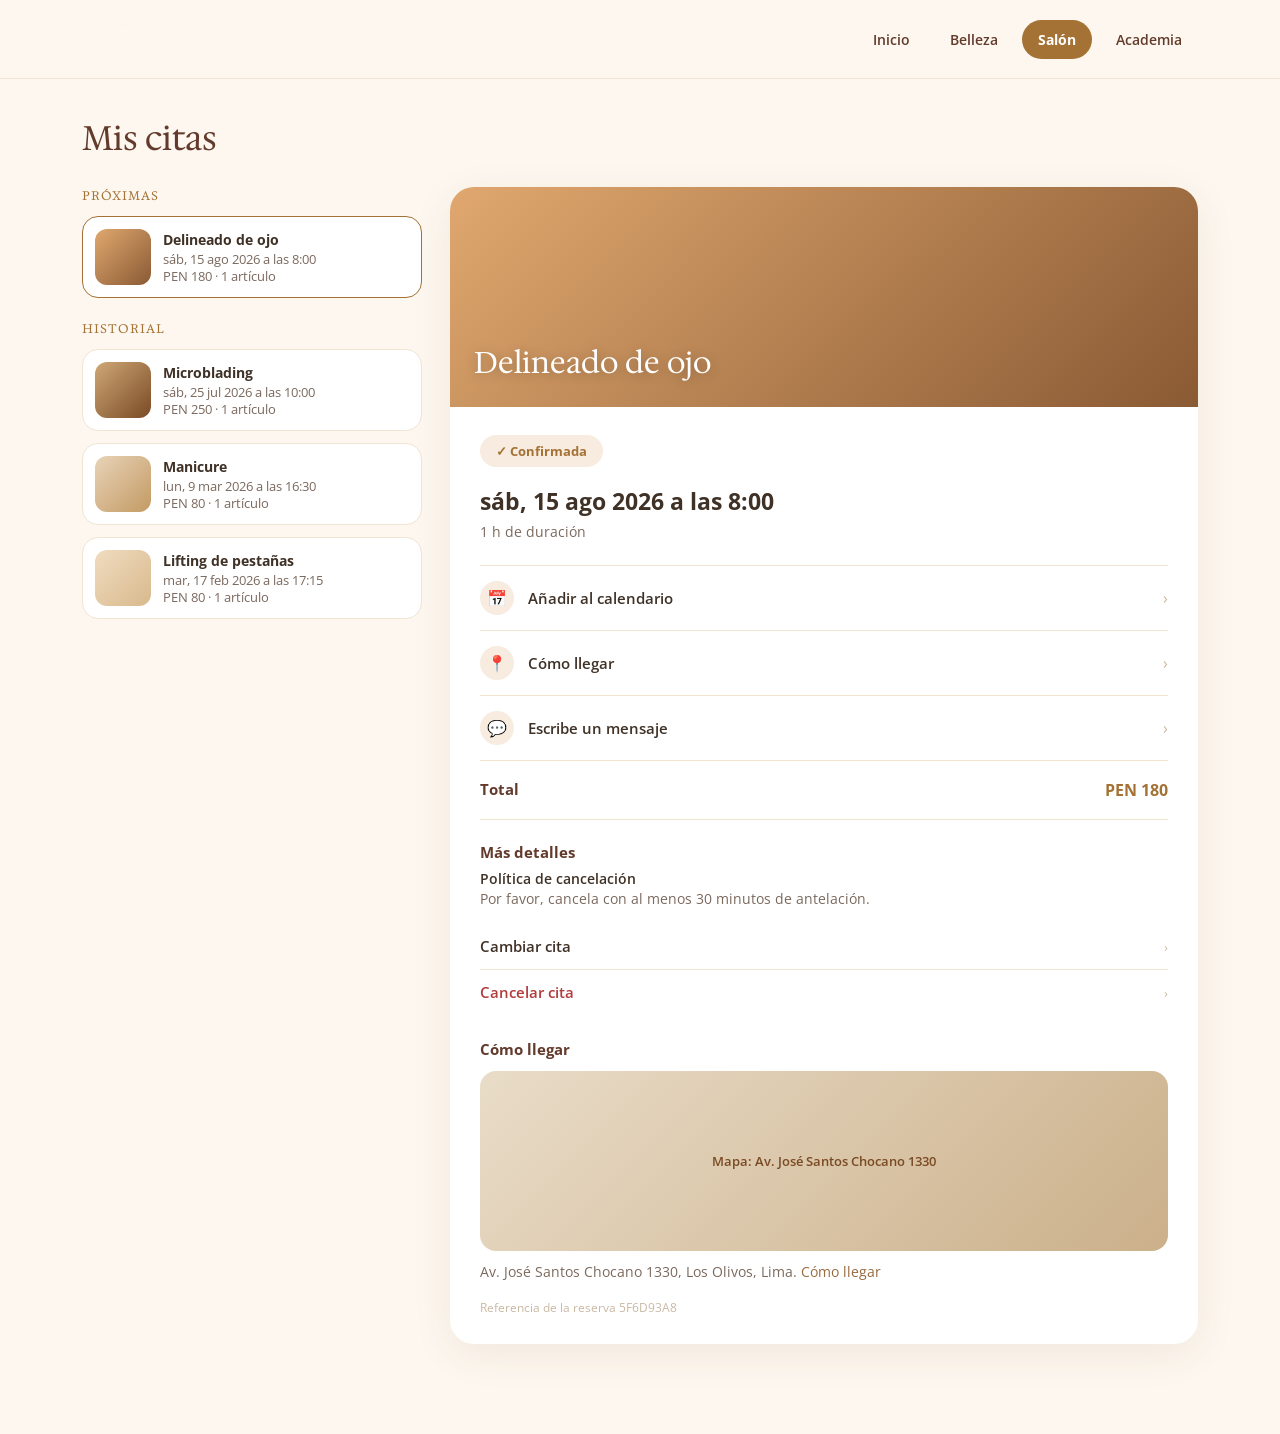
==== citas.html @ 3a12d161 "Clonar desde Raabta como base Punto de partida para el sitio de Cieza Barber, tal como estaba el cód" ====
<!DOCTYPE html>
<html lang="es">
<head>
<meta charset="utf-8">
<meta name="viewport" content="width=device-width, initial-scale=1">
<title>Mis citas — Raabta Beauty Academy</title>
<link rel="preconnect" href="https://fonts.googleapis.com">
<link href="https://fonts.googleapis.com/css2?family=Hedvig+Letters+Serif:opsz@12..24&family=Open+Sans:wght@400;500;600;700&display=swap" rel="stylesheet">
<style>
  :root{ --bg:#fdf7ef; --ink:#3f3126; --brown:#633b2c; --gold:#a47234; --cream:#f7ecdf; --muted:#7a685d; --line:#f0e4d3; --border:#ecdcc6; --serif:'Hedvig Letters Serif',serif; }
  *{box-sizing:border-box}
  body{margin:0;font-family:'Open Sans',sans-serif;background:var(--bg);color:var(--ink)}
  a{color:#986a3e;text-decoration:none}
  a:hover{color:var(--brown)}
  h1,h2,h3{font-family:var(--serif);font-weight:400;color:var(--brown);margin:0}
  button{font-family:inherit}
  header{position:sticky;top:0;z-index:50;background:rgba(253,247,239,.95);backdrop-filter:blur(12px);border-bottom:1px solid var(--line)}
  .header-inner{max-width:1180px;margin:0 auto;padding:14px 32px;display:flex;align-items:center;justify-content:space-between;gap:24px}
  nav{display:flex;gap:8px;align-items:center}
  nav a{padding:10px 16px;border-radius:999px;font-size:14px;font-weight:600;color:var(--brown)}
  nav a:hover{background:var(--cream)}
  nav a.current{font-weight:700;color:#fff;background:var(--gold)}
  nav a.current:hover{color:#fff}
  .wrap{max-width:1180px;margin:0 auto;padding:36px 32px 90px}
  .citas-grid{display:grid;grid-template-columns:340px 1fr;gap:28px;align-items:start}
  @media (max-width:860px){ .citas-grid{grid-template-columns:1fr} }
  .appt-row{display:flex;gap:12px;align-items:center;text-align:left;width:100%;box-sizing:border-box;background:#fff;border:1.5px solid var(--line);border-radius:16px;padding:12px;margin-bottom:12px;cursor:pointer}
  .appt-row.selected{border-color:var(--gold)}
  .appt-thumb{width:56px;height:56px;border-radius:12px;flex-shrink:0}
  .quick-row{display:flex;align-items:center;justify-content:space-between;padding:15px 0;border-bottom:1px solid var(--line);cursor:pointer}
  .manage-btn{display:flex;align-items:center;justify-content:space-between;background:none;border:none;border-bottom:1px solid var(--line);padding:13px 0;cursor:pointer;text-align:left;width:100%}
  .modal-backdrop{position:fixed;inset:0;background:rgba(63,49,38,.4);z-index:80;display:none;align-items:center;justify-content:center}
  .modal-backdrop.show{display:flex}
  .modal-card{background:#fff;border-radius:22px;padding:30px;width:420px;max-width:90vw;box-shadow:0 20px 60px rgba(0,0,0,.2)}
</style>
</head>
<body>

<header>
  <div class="header-inner">
    <img src="uploads/raabta-logo-color-primario.png" alt="Raabta Beauty Academy" style="height:50px;width:auto">
    <nav>
      <a href="index.html">Inicio</a>
      <a href="index.html#belleza">Belleza</a>
      <a href="salon.html" class="current">Salón</a>
      <a href="academia.html">Academia</a>
    </nav>
  </div>
</header>

<section class="wrap">
  <h1 style="font-size:34px;margin:0 0 26px">Mis citas</h1>
  <div class="citas-grid">
    <div id="listCol"></div>
    <div id="detailCol" style="background:#fff;border-radius:24px;overflow:hidden;box-shadow:0 10px 40px rgba(99,59,44,.08)"></div>
  </div>
</section>

<div class="modal-backdrop" id="cancelBackdrop">
  <div class="modal-card">
    <h3 style="font-size:24px;margin:0 0 16px">¿Seguro que quieres cancelar?</h3>
    <div id="cancelSummary" style="display:flex;gap:12px;align-items:center;background:var(--bg);border-radius:14px;padding:12px"></div>
    <div style="display:flex;justify-content:flex-end;gap:10px;margin-top:22px">
      <button style="background:none;border:1.5px solid var(--border);color:var(--brown);padding:11px 20px;border-radius:999px;font-size:13.5px;font-weight:600;cursor:pointer" onclick="closeCancelConfirm()">Volver</button>
      <button style="background:#b23b3b;color:#fff;border:none;padding:11px 20px;border-radius:999px;font-size:13.5px;font-weight:700;cursor:pointer" onclick="confirmCancel()">Sí, cancelar</button>
    </div>
  </div>
</div>

<script>
const APPOINTMENTS = [
  { id: "up1", name: "Delineado de ojo", dateLabel: "sáb, 15 ago 2026 a las 8:00", duration: "1 h de duración", price: 180, gradient: "linear-gradient(135deg,#e0a86f,#8a5a34)", confirmed: true, canManage: true, ref: "5F6D93A8", upcoming: true },
  { id: "h1", name: "Microblading", dateLabel: "sáb, 25 jul 2026 a las 10:00", duration: "2 h de duración", price: 250, gradient: "linear-gradient(135deg,#cfa877,#7a4a24)", confirmed: true, canManage: false, ref: "3A19C0F2", upcoming: false },
  { id: "h2", name: "Manicure", dateLabel: "lun, 9 mar 2026 a las 16:30", duration: "1 h de duración", price: 80, gradient: "linear-gradient(135deg,#e8d3b8,#c39a63)", confirmed: true, canManage: false, ref: "9B2E71D4", upcoming: false },
  { id: "h3", name: "Lifting de pestañas", dateLabel: "mar, 17 feb 2026 a las 17:15", duration: "1 h de duración", price: 80, gradient: "linear-gradient(135deg,#f0dcc0,#d8b98c)", confirmed: true, canManage: false, ref: "1D4F82A0", upcoming: false }
];

const state = { selectedId: "up1", cancelledIds: [], cancelConfirmOpen: false };

function withStatus(a){ return { ...a, cancelled: state.cancelledIds.includes(a.id), confirmed: a.confirmed && !state.cancelledIds.includes(a.id) }; }
function selectAppt(id){ state.selectedId = id; render(); }
function openCancelConfirm(){ state.cancelConfirmOpen = true; render(); }
function closeCancelConfirm(){ state.cancelConfirmOpen = false; render(); }
function confirmCancel(){ state.cancelledIds.push(state.selectedId); state.cancelConfirmOpen = false; render(); }

function render(){
  const list = APPOINTMENTS.map(withStatus);
  const upcoming = list.filter(a => a.upcoming);
  const history = list.filter(a => !a.upcoming);
  const selected = list.find(a => a.id === state.selectedId) || list[0];

  function rowHtml(a){
    return `<button class="appt-row ${state.selectedId === a.id ? 'selected' : ''}" onclick="selectAppt('${a.id}')">
      <div class="appt-thumb" style="background:${a.gradient}"></div>
      <div>
        <div style="font-size:14px;font-weight:700;color:var(--ink)">${a.name}</div>
        <div style="font-size:12.5px;color:var(--muted);margin-top:2px">${a.dateLabel}</div>
        <div style="font-size:12.5px;color:var(--muted)">PEN ${a.price} · 1 artículo</div>
      </div>
    </button>`;
  }

  let listHtml = '<h3 style="font-size:12.5px;font-weight:700;letter-spacing:.08em;text-transform:uppercase;color:var(--gold);margin:0 0 12px">Próximas</h3>';
  listHtml += upcoming.map(rowHtml).join('') || '<p style="font-size:13.5px;color:var(--muted)">No tienes citas próximas.</p>';
  listHtml += '<h3 style="font-size:12.5px;font-weight:700;letter-spacing:.08em;text-transform:uppercase;color:var(--gold);margin:22px 0 12px">Historial</h3>';
  listHtml += history.map(rowHtml).join('');
  document.getElementById('listCol').innerHTML = listHtml;

  const statusBg = selected.cancelled ? '#f6e3e3' : 'var(--cream)';
  const statusColor = selected.cancelled ? '#b23b3b' : 'var(--gold)';
  const quickActions = [
    { icon: "📅", label: "Añadir al calendario" },
    { icon: "📍", label: "Cómo llegar" },
    { icon: "💬", label: "Escribe un mensaje" }
  ];

  let detailHtml = `<div style="height:220px;background:${selected.gradient};position:relative;display:flex;align-items:flex-end;padding:24px">
    <h2 style="font-size:30px;color:#fff;margin:0;text-shadow:0 2px 12px rgba(0,0,0,.25)">${selected.name}</h2>
  </div>
  <div style="padding:28px 30px">
    <span style="display:inline-flex;align-items:center;gap:6px;background:${statusBg};color:${statusColor};padding:7px 16px;border-radius:999px;font-size:13px;font-weight:700;margin-bottom:18px">
      ${selected.cancelled ? '✕ Cancelada' : '✓ Confirmada'}
    </span>
    <h3 style="font-size:23px;font-weight:700;color:var(--ink);margin:0 0 6px;font-family:'Open Sans',sans-serif">${selected.dateLabel}</h3>
    <p style="font-size:13.5px;color:var(--muted);margin:0 0 24px">${selected.duration}</p>
    <div style="display:flex;flex-direction:column;border-top:1px solid var(--line)">`;
  quickActions.forEach(q => {
    detailHtml += `<div class="quick-row">
      <div style="display:flex;align-items:center;gap:14px">
        <div style="width:34px;height:34px;border-radius:999px;background:var(--cream);display:flex;align-items:center;justify-content:center;font-size:16px;color:var(--gold)">${q.icon}</div>
        <span style="font-size:14.5px;font-weight:600;color:var(--ink)">${q.label}</span>
      </div>
      <span style="color:#c9b8a3">›</span>
    </div>`;
  });
  detailHtml += `</div>
    <div style="display:flex;justify-content:space-between;padding:18px 0;border-bottom:1px solid var(--line)">
      <span style="font-size:15px;font-weight:700;color:var(--brown)">Total</span>
      <span style="font-size:16px;font-weight:700;color:var(--gold)">PEN ${selected.price}</span>
    </div>
    <h3 style="font-size:15px;font-weight:700;color:var(--brown);margin:22px 0 8px;font-family:'Open Sans',sans-serif">Más detalles</h3>
    <div style="font-size:13.5px;font-weight:600;color:var(--ink);margin-bottom:2px">Política de cancelación</div>
    <p style="font-size:13.5px;color:var(--muted);margin:0 0 16px">Por favor, cancela con al menos 30 minutos de antelación.</p>`;

  if (selected.canManage) {
    detailHtml += `<div style="display:flex;flex-direction:column">
      <button class="manage-btn"><span style="font-size:14.5px;font-weight:600;color:var(--ink)">Cambiar cita</span><span style="color:#c9b8a3">›</span></button>
      <button class="manage-btn" style="border-bottom:none" onclick="openCancelConfirm()"><span style="font-size:14.5px;font-weight:600;color:#b23b3b">Cancelar cita</span><span style="color:#c9b8a3">›</span></button>
    </div>`;
  }

  detailHtml += `<h3 style="font-size:15px;font-weight:700;color:var(--brown);margin:24px 0 12px;font-family:'Open Sans',sans-serif">Cómo llegar</h3>
    <div style="height:180px;border-radius:16px;background:linear-gradient(135deg,#e9dcc8,#cbb08a);display:flex;align-items:center;justify-content:center;color:#7a4a24;font-size:13px;font-weight:600;margin-bottom:12px">Mapa: Av. José Santos Chocano 1330</div>
    <p style="font-size:13.5px;color:var(--muted);margin:0">Av. José Santos Chocano 1330, Los Olivos, Lima. <a href="https://wa.me/51904719939">Cómo llegar</a></p>
    <p style="font-size:12px;color:#c9b8a3;margin:18px 0 0">Referencia de la reserva ${selected.ref}</p>
  </div>`;
  document.getElementById('detailCol').innerHTML = detailHtml;

  document.getElementById('cancelBackdrop').classList.toggle('show', state.cancelConfirmOpen);
  document.getElementById('cancelSummary').innerHTML = `
    <div style="width:48px;height:48px;border-radius:10px;background:${selected.gradient};flex-shrink:0"></div>
    <div><div style="font-size:14px;font-weight:700;color:var(--ink)">${selected.name}</div><div style="font-size:12.5px;color:var(--muted)">${selected.dateLabel}</div></div>`;
}

render();
</script>
</body>
</html>
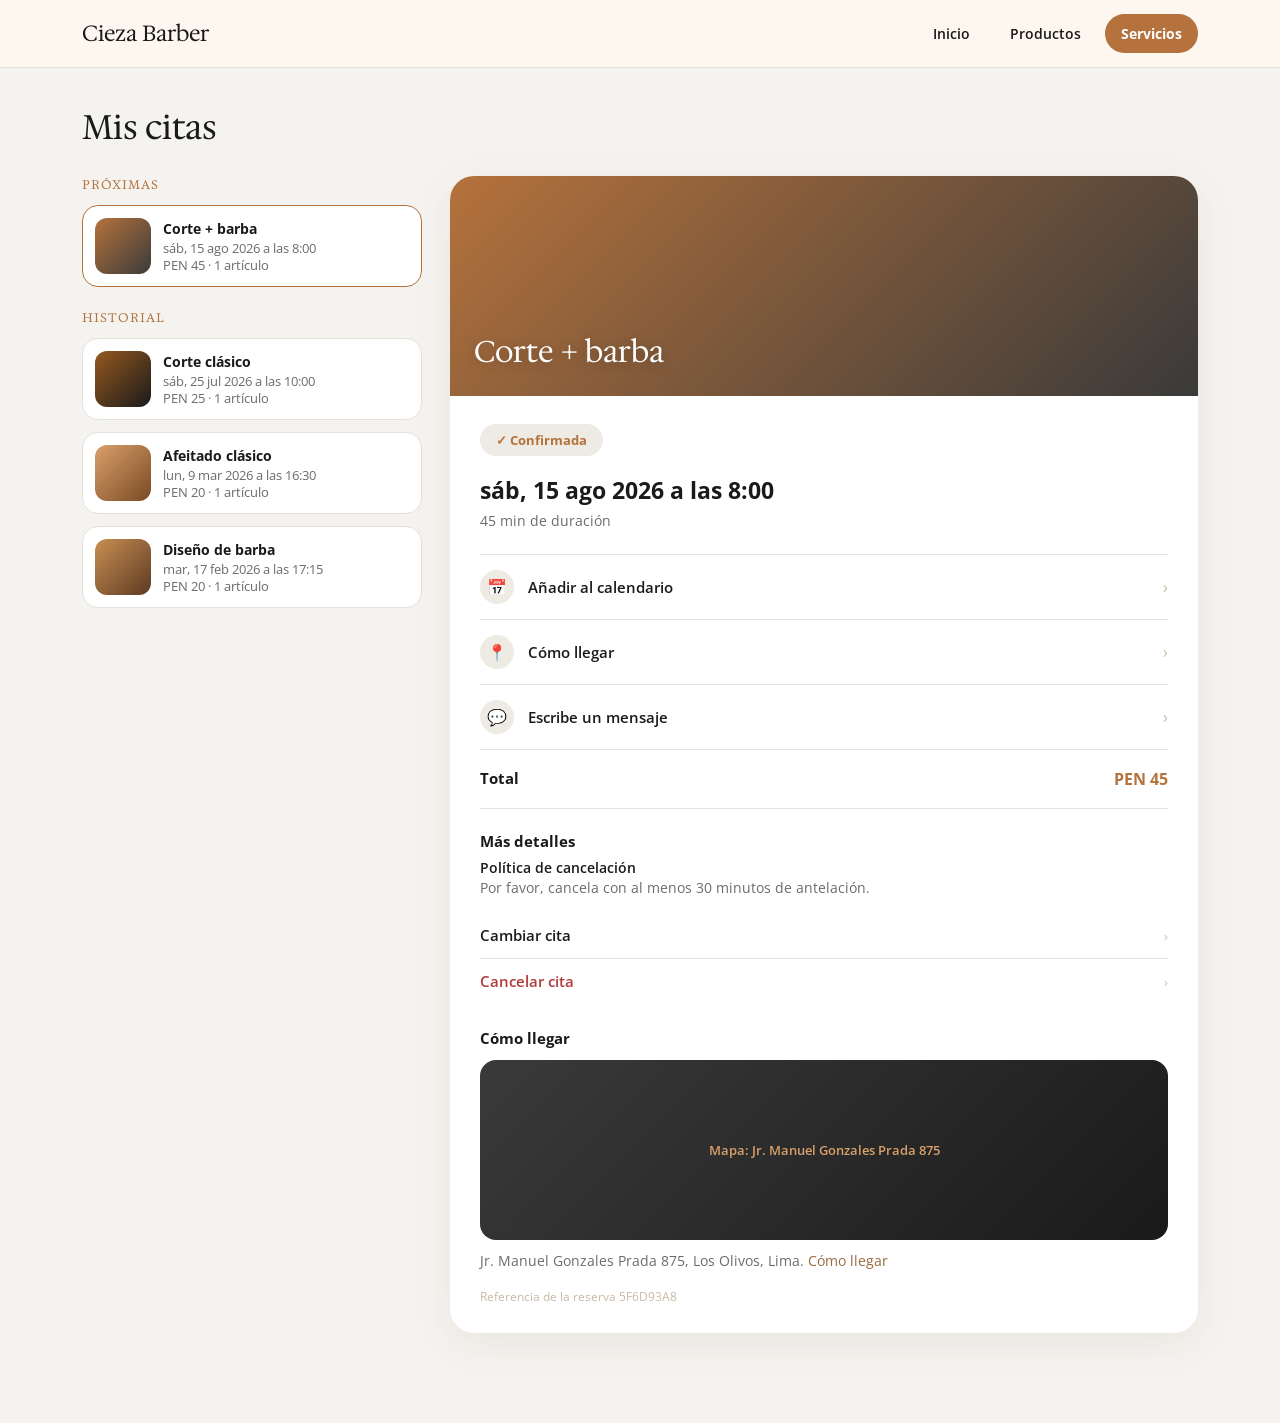
==== commit 3550926b: "Adaptar sitio para Cieza Barber Studio Quita academia.html/dashboard.html (no aplica, es una barberí" ====
--- a/citas.html
+++ b/citas.html
@@ -3,11 +3,11 @@
 <head>
 <meta charset="utf-8">
 <meta name="viewport" content="width=device-width, initial-scale=1">
-<title>Mis citas — Raabta Beauty Academy</title>
+<title>Mis citas — Cieza Barber Studio</title>
 <link rel="preconnect" href="https://fonts.googleapis.com">
 <link href="https://fonts.googleapis.com/css2?family=Hedvig+Letters+Serif:opsz@12..24&family=Open+Sans:wght@400;500;600;700&display=swap" rel="stylesheet">
 <style>
-  :root{ --bg:#fdf7ef; --ink:#3f3126; --brown:#633b2c; --gold:#a47234; --cream:#f7ecdf; --muted:#7a685d; --line:#f0e4d3; --border:#ecdcc6; --serif:'Hedvig Letters Serif',serif; }
+  :root{ --bg:#f5f3f0; --ink:#1a1a1a; --brown:#1a1a1a; --gold:#b5723c; --cream:#eeeae4; --muted:#6b6b68; --line:#e5e1da; --border:#ddd8cf; --serif:'Hedvig Letters Serif',serif; }
   *{box-sizing:border-box}
   body{margin:0;font-family:'Open Sans',sans-serif;background:var(--bg);color:var(--ink)}
   a{color:#986a3e;text-decoration:none}
@@ -38,12 +38,11 @@
 
 <header>
   <div class="header-inner">
-    <img src="uploads/raabta-logo-color-primario.png" alt="Raabta Beauty Academy" style="height:50px;width:auto">
+    <span style="font-family:var(--serif);font-size:22px;font-weight:600;color:var(--brown)">Cieza Barber</span>
     <nav>
       <a href="index.html">Inicio</a>
-      <a href="index.html#belleza">Belleza</a>
-      <a href="salon.html" class="current">Salón</a>
-      <a href="academia.html">Academia</a>
+      <a href="index.html#belleza">Productos</a>
+      <a href="salon.html" class="current">Servicios</a>
     </nav>
   </div>
 </header>
@@ -69,10 +68,10 @@
 
 <script>
 const APPOINTMENTS = [
-  { id: "up1", name: "Delineado de ojo", dateLabel: "sáb, 15 ago 2026 a las 8:00", duration: "1 h de duración", price: 180, gradient: "linear-gradient(135deg,#e0a86f,#8a5a34)", confirmed: true, canManage: true, ref: "5F6D93A8", upcoming: true },
-  { id: "h1", name: "Microblading", dateLabel: "sáb, 25 jul 2026 a las 10:00", duration: "2 h de duración", price: 250, gradient: "linear-gradient(135deg,#cfa877,#7a4a24)", confirmed: true, canManage: false, ref: "3A19C0F2", upcoming: false },
-  { id: "h2", name: "Manicure", dateLabel: "lun, 9 mar 2026 a las 16:30", duration: "1 h de duración", price: 80, gradient: "linear-gradient(135deg,#e8d3b8,#c39a63)", confirmed: true, canManage: false, ref: "9B2E71D4", upcoming: false },
-  { id: "h3", name: "Lifting de pestañas", dateLabel: "mar, 17 feb 2026 a las 17:15", duration: "1 h de duración", price: 80, gradient: "linear-gradient(135deg,#f0dcc0,#d8b98c)", confirmed: true, canManage: false, ref: "1D4F82A0", upcoming: false }
+  { id: "up1", name: "Corte + barba", dateLabel: "sáb, 15 ago 2026 a las 8:00", duration: "45 min de duración", price: 45, gradient: "linear-gradient(135deg,#b5723c,#3a3a3a)", confirmed: true, canManage: true, ref: "5F6D93A8", upcoming: true },
+  { id: "h1", name: "Corte clásico", dateLabel: "sáb, 25 jul 2026 a las 10:00", duration: "30 min de duración", price: 25, gradient: "linear-gradient(135deg,#96591f,#1a1a1a)", confirmed: true, canManage: false, ref: "3A19C0F2", upcoming: false },
+  { id: "h2", name: "Afeitado clásico", dateLabel: "lun, 9 mar 2026 a las 16:30", duration: "30 min de duración", price: 20, gradient: "linear-gradient(135deg,#d9a06a,#7a4a24)", confirmed: true, canManage: false, ref: "9B2E71D4", upcoming: false },
+  { id: "h3", name: "Diseño de barba", dateLabel: "mar, 17 feb 2026 a las 17:15", duration: "30 min de duración", price: 20, gradient: "linear-gradient(135deg,#c98f52,#5c3a22)", confirmed: true, canManage: false, ref: "1D4F82A0", upcoming: false }
 ];
 
 const state = { selectedId: "up1", cancelledIds: [], cancelConfirmOpen: false };
@@ -150,8 +149,8 @@
   }
 
   detailHtml += `<h3 style="font-size:15px;font-weight:700;color:var(--brown);margin:24px 0 12px;font-family:'Open Sans',sans-serif">Cómo llegar</h3>
-    <div style="height:180px;border-radius:16px;background:linear-gradient(135deg,#e9dcc8,#cbb08a);display:flex;align-items:center;justify-content:center;color:#7a4a24;font-size:13px;font-weight:600;margin-bottom:12px">Mapa: Av. José Santos Chocano 1330</div>
-    <p style="font-size:13.5px;color:var(--muted);margin:0">Av. José Santos Chocano 1330, Los Olivos, Lima. <a href="https://wa.me/51904719939">Cómo llegar</a></p>
+    <div style="height:180px;border-radius:16px;background:linear-gradient(135deg,#3a3a3a,#1a1a1a);display:flex;align-items:center;justify-content:center;color:#d9a06a;font-size:13px;font-weight:600;margin-bottom:12px">Mapa: Jr. Manuel Gonzales Prada 875</div>
+    <p style="font-size:13.5px;color:var(--muted);margin:0">Jr. Manuel Gonzales Prada 875, Los Olivos, Lima. <a href="https://wa.me/51914851374">Cómo llegar</a></p>
     <p style="font-size:12px;color:#c9b8a3;margin:18px 0 0">Referencia de la reserva ${selected.ref}</p>
   </div>`;
   document.getElementById('detailCol').innerHTML = detailHtml;
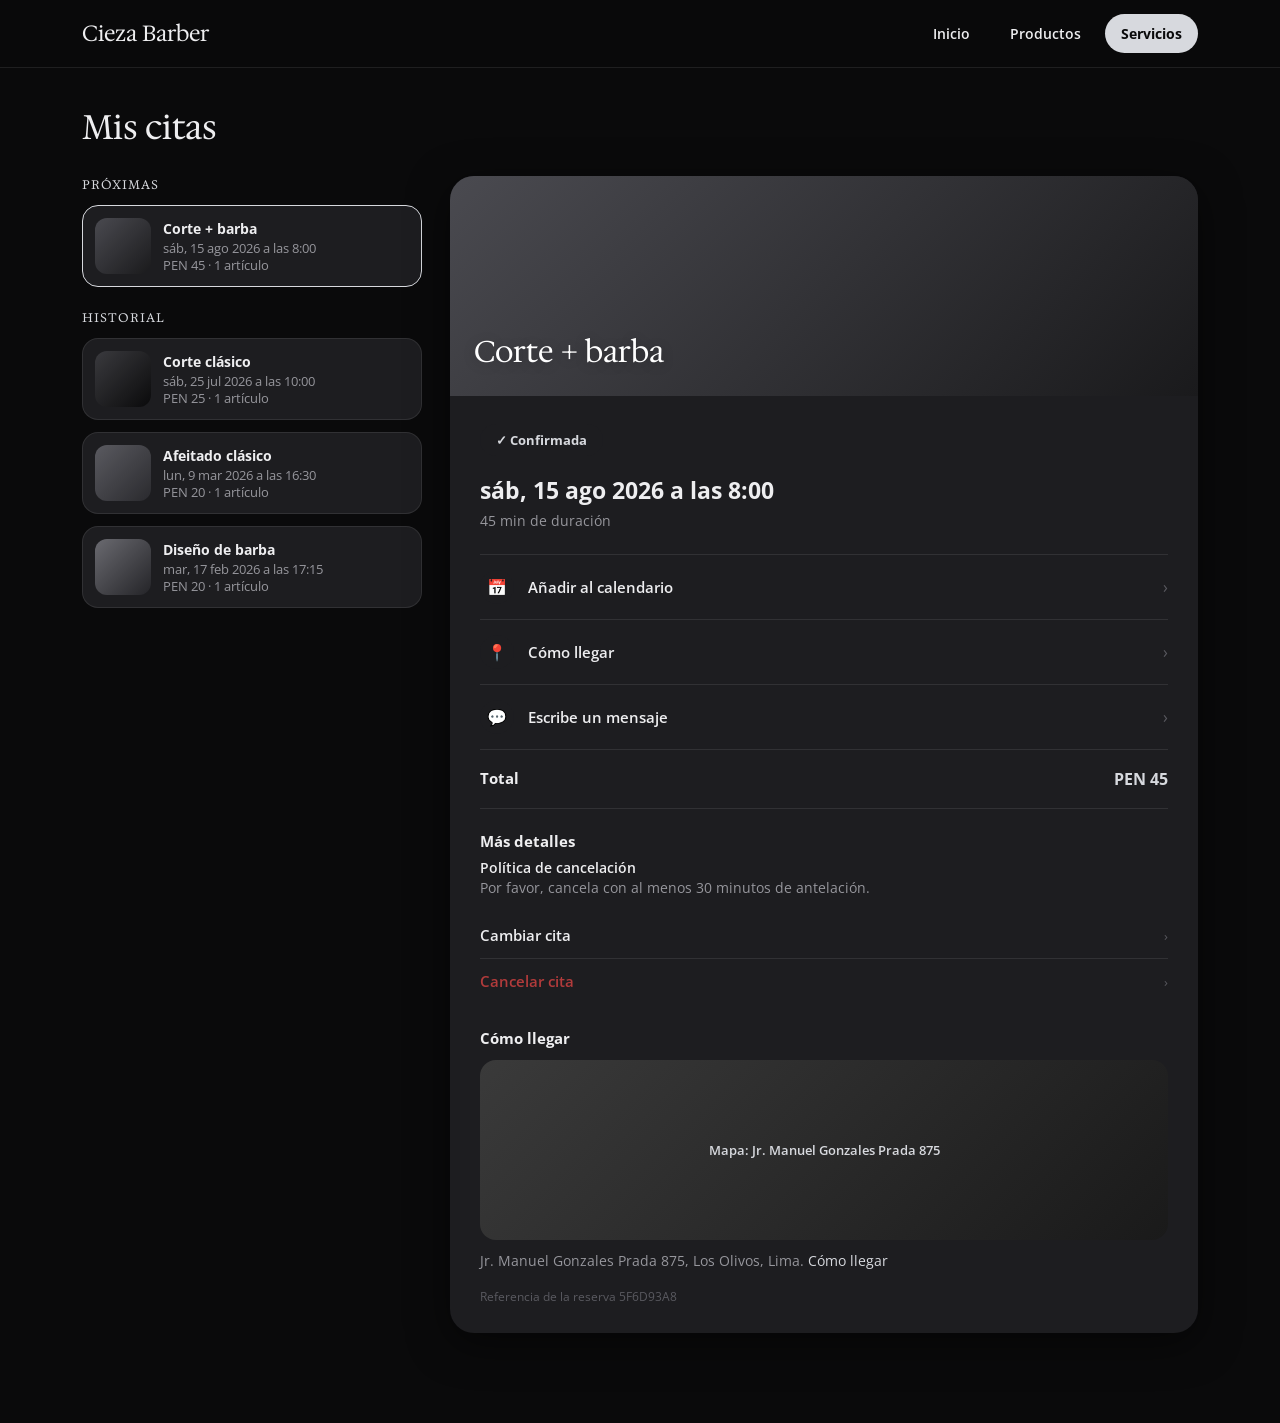
==== commit 27b2857f: "Rebrandear a dark UI con neones grises Reemplaza la paleta negro+cobre por un sistema oscuro puro: f" ====
--- a/citas.html
+++ b/citas.html
@@ -7,31 +7,31 @@
 <link rel="preconnect" href="https://fonts.googleapis.com">
 <link href="https://fonts.googleapis.com/css2?family=Hedvig+Letters+Serif:opsz@12..24&family=Open+Sans:wght@400;500;600;700&display=swap" rel="stylesheet">
 <style>
-  :root{ --bg:#f5f3f0; --ink:#1a1a1a; --brown:#1a1a1a; --gold:#b5723c; --cream:#eeeae4; --muted:#6b6b68; --line:#e5e1da; --border:#ddd8cf; --serif:'Hedvig Letters Serif',serif; }
+  :root{ --bg:#0a0a0b; --ink:#eeeef0; --brown:#eeeef0; --gold:#d7d9de; --gold-bright:#f5f6f8; --cream:#1d1d20; --muted:#96969c; --line:rgba(255,255,255,.09); --border:rgba(255,255,255,.14); --serif:'Hedvig Letters Serif',serif; }
   *{box-sizing:border-box}
   body{margin:0;font-family:'Open Sans',sans-serif;background:var(--bg);color:var(--ink)}
-  a{color:#986a3e;text-decoration:none}
+  a{color:var(--gold);text-decoration:none}
   a:hover{color:var(--brown)}
   h1,h2,h3{font-family:var(--serif);font-weight:400;color:var(--brown);margin:0}
   button{font-family:inherit}
-  header{position:sticky;top:0;z-index:50;background:rgba(253,247,239,.95);backdrop-filter:blur(12px);border-bottom:1px solid var(--line)}
+  header{position:sticky;top:0;z-index:50;background:rgba(10,10,11,.85);backdrop-filter:blur(12px);border-bottom:1px solid var(--line)}
   .header-inner{max-width:1180px;margin:0 auto;padding:14px 32px;display:flex;align-items:center;justify-content:space-between;gap:24px}
   nav{display:flex;gap:8px;align-items:center}
   nav a{padding:10px 16px;border-radius:999px;font-size:14px;font-weight:600;color:var(--brown)}
   nav a:hover{background:var(--cream)}
-  nav a.current{font-weight:700;color:#fff;background:var(--gold)}
-  nav a.current:hover{color:#fff}
+  nav a.current{font-weight:700;color:#0a0a0b;background:var(--gold)}
+  nav a.current:hover{color:#0a0a0b}
   .wrap{max-width:1180px;margin:0 auto;padding:36px 32px 90px}
   .citas-grid{display:grid;grid-template-columns:340px 1fr;gap:28px;align-items:start}
   @media (max-width:860px){ .citas-grid{grid-template-columns:1fr} }
-  .appt-row{display:flex;gap:12px;align-items:center;text-align:left;width:100%;box-sizing:border-box;background:#fff;border:1.5px solid var(--line);border-radius:16px;padding:12px;margin-bottom:12px;cursor:pointer}
+  .appt-row{display:flex;gap:12px;align-items:center;text-align:left;width:100%;box-sizing:border-box;background:var(--cream);border:1.5px solid var(--line);border-radius:16px;padding:12px;margin-bottom:12px;cursor:pointer}
   .appt-row.selected{border-color:var(--gold)}
   .appt-thumb{width:56px;height:56px;border-radius:12px;flex-shrink:0}
   .quick-row{display:flex;align-items:center;justify-content:space-between;padding:15px 0;border-bottom:1px solid var(--line);cursor:pointer}
   .manage-btn{display:flex;align-items:center;justify-content:space-between;background:none;border:none;border-bottom:1px solid var(--line);padding:13px 0;cursor:pointer;text-align:left;width:100%}
-  .modal-backdrop{position:fixed;inset:0;background:rgba(63,49,38,.4);z-index:80;display:none;align-items:center;justify-content:center}
+  .modal-backdrop{position:fixed;inset:0;background:rgba(0,0,0,.65);z-index:80;display:none;align-items:center;justify-content:center}
   .modal-backdrop.show{display:flex}
-  .modal-card{background:#fff;border-radius:22px;padding:30px;width:420px;max-width:90vw;box-shadow:0 20px 60px rgba(0,0,0,.2)}
+  .modal-card{background:var(--cream);border-radius:22px;padding:30px;width:420px;max-width:90vw;box-shadow:0 20px 60px rgba(0,0,0,.2)}
 </style>
 </head>
 <body>
@@ -51,7 +51,7 @@
   <h1 style="font-size:34px;margin:0 0 26px">Mis citas</h1>
   <div class="citas-grid">
     <div id="listCol"></div>
-    <div id="detailCol" style="background:#fff;border-radius:24px;overflow:hidden;box-shadow:0 10px 40px rgba(99,59,44,.08)"></div>
+    <div id="detailCol" style="background:var(--cream);border-radius:24px;overflow:hidden;box-shadow:0 10px 40px rgba(0,0,0,.5)"></div>
   </div>
 </section>
 
@@ -68,10 +68,10 @@
 
 <script>
 const APPOINTMENTS = [
-  { id: "up1", name: "Corte + barba", dateLabel: "sáb, 15 ago 2026 a las 8:00", duration: "45 min de duración", price: 45, gradient: "linear-gradient(135deg,#b5723c,#3a3a3a)", confirmed: true, canManage: true, ref: "5F6D93A8", upcoming: true },
-  { id: "h1", name: "Corte clásico", dateLabel: "sáb, 25 jul 2026 a las 10:00", duration: "30 min de duración", price: 25, gradient: "linear-gradient(135deg,#96591f,#1a1a1a)", confirmed: true, canManage: false, ref: "3A19C0F2", upcoming: false },
-  { id: "h2", name: "Afeitado clásico", dateLabel: "lun, 9 mar 2026 a las 16:30", duration: "30 min de duración", price: 20, gradient: "linear-gradient(135deg,#d9a06a,#7a4a24)", confirmed: true, canManage: false, ref: "9B2E71D4", upcoming: false },
-  { id: "h3", name: "Diseño de barba", dateLabel: "mar, 17 feb 2026 a las 17:15", duration: "30 min de duración", price: 20, gradient: "linear-gradient(135deg,#c98f52,#5c3a22)", confirmed: true, canManage: false, ref: "1D4F82A0", upcoming: false }
+  { id: "up1", name: "Corte + barba", dateLabel: "sáb, 15 ago 2026 a las 8:00", duration: "45 min de duración", price: 45, gradient: "linear-gradient(135deg,#4a4a50,#1a1a1c)", confirmed: true, canManage: true, ref: "5F6D93A8", upcoming: true },
+  { id: "h1", name: "Corte clásico", dateLabel: "sáb, 25 jul 2026 a las 10:00", duration: "30 min de duración", price: 25, gradient: "linear-gradient(135deg,#3a3a3e,#0a0a0b)", confirmed: true, canManage: false, ref: "3A19C0F2", upcoming: false },
+  { id: "h2", name: "Afeitado clásico", dateLabel: "lun, 9 mar 2026 a las 16:30", duration: "30 min de duración", price: 20, gradient: "linear-gradient(135deg,#5a5a60,#2a2a2e)", confirmed: true, canManage: false, ref: "9B2E71D4", upcoming: false },
+  { id: "h3", name: "Diseño de barba", dateLabel: "mar, 17 feb 2026 a las 17:15", duration: "30 min de duración", price: 20, gradient: "linear-gradient(135deg,#6a6a70,#242428)", confirmed: true, canManage: false, ref: "1D4F82A0", upcoming: false }
 ];
 
 const state = { selectedId: "up1", cancelledIds: [], cancelConfirmOpen: false };
@@ -105,7 +105,7 @@
   listHtml += history.map(rowHtml).join('');
   document.getElementById('listCol').innerHTML = listHtml;
 
-  const statusBg = selected.cancelled ? '#f6e3e3' : 'var(--cream)';
+  const statusBg = selected.cancelled ? '#2a1616' : 'var(--cream)';
   const statusColor = selected.cancelled ? '#b23b3b' : 'var(--gold)';
   const quickActions = [
     { icon: "📅", label: "Añadir al calendario" },
@@ -129,7 +129,7 @@
         <div style="width:34px;height:34px;border-radius:999px;background:var(--cream);display:flex;align-items:center;justify-content:center;font-size:16px;color:var(--gold)">${q.icon}</div>
         <span style="font-size:14.5px;font-weight:600;color:var(--ink)">${q.label}</span>
       </div>
-      <span style="color:#c9b8a3">›</span>
+      <span style="color:#5a5a60">›</span>
     </div>`;
   });
   detailHtml += `</div>
@@ -143,15 +143,15 @@
 
   if (selected.canManage) {
     detailHtml += `<div style="display:flex;flex-direction:column">
-      <button class="manage-btn"><span style="font-size:14.5px;font-weight:600;color:var(--ink)">Cambiar cita</span><span style="color:#c9b8a3">›</span></button>
-      <button class="manage-btn" style="border-bottom:none" onclick="openCancelConfirm()"><span style="font-size:14.5px;font-weight:600;color:#b23b3b">Cancelar cita</span><span style="color:#c9b8a3">›</span></button>
+      <button class="manage-btn"><span style="font-size:14.5px;font-weight:600;color:var(--ink)">Cambiar cita</span><span style="color:#5a5a60">›</span></button>
+      <button class="manage-btn" style="border-bottom:none" onclick="openCancelConfirm()"><span style="font-size:14.5px;font-weight:600;color:#b23b3b">Cancelar cita</span><span style="color:#5a5a60">›</span></button>
     </div>`;
   }
 
   detailHtml += `<h3 style="font-size:15px;font-weight:700;color:var(--brown);margin:24px 0 12px;font-family:'Open Sans',sans-serif">Cómo llegar</h3>
-    <div style="height:180px;border-radius:16px;background:linear-gradient(135deg,#3a3a3a,#1a1a1a);display:flex;align-items:center;justify-content:center;color:#d9a06a;font-size:13px;font-weight:600;margin-bottom:12px">Mapa: Jr. Manuel Gonzales Prada 875</div>
+    <div style="height:180px;border-radius:16px;background:linear-gradient(135deg,#3a3a3a,#1a1a1a);display:flex;align-items:center;justify-content:center;color:#d7d9de;font-size:13px;font-weight:600;margin-bottom:12px">Mapa: Jr. Manuel Gonzales Prada 875</div>
     <p style="font-size:13.5px;color:var(--muted);margin:0">Jr. Manuel Gonzales Prada 875, Los Olivos, Lima. <a href="https://wa.me/51914851374">Cómo llegar</a></p>
-    <p style="font-size:12px;color:#c9b8a3;margin:18px 0 0">Referencia de la reserva ${selected.ref}</p>
+    <p style="font-size:12px;color:#5a5a60;margin:18px 0 0">Referencia de la reserva ${selected.ref}</p>
   </div>`;
   document.getElementById('detailCol').innerHTML = detailHtml;
 
